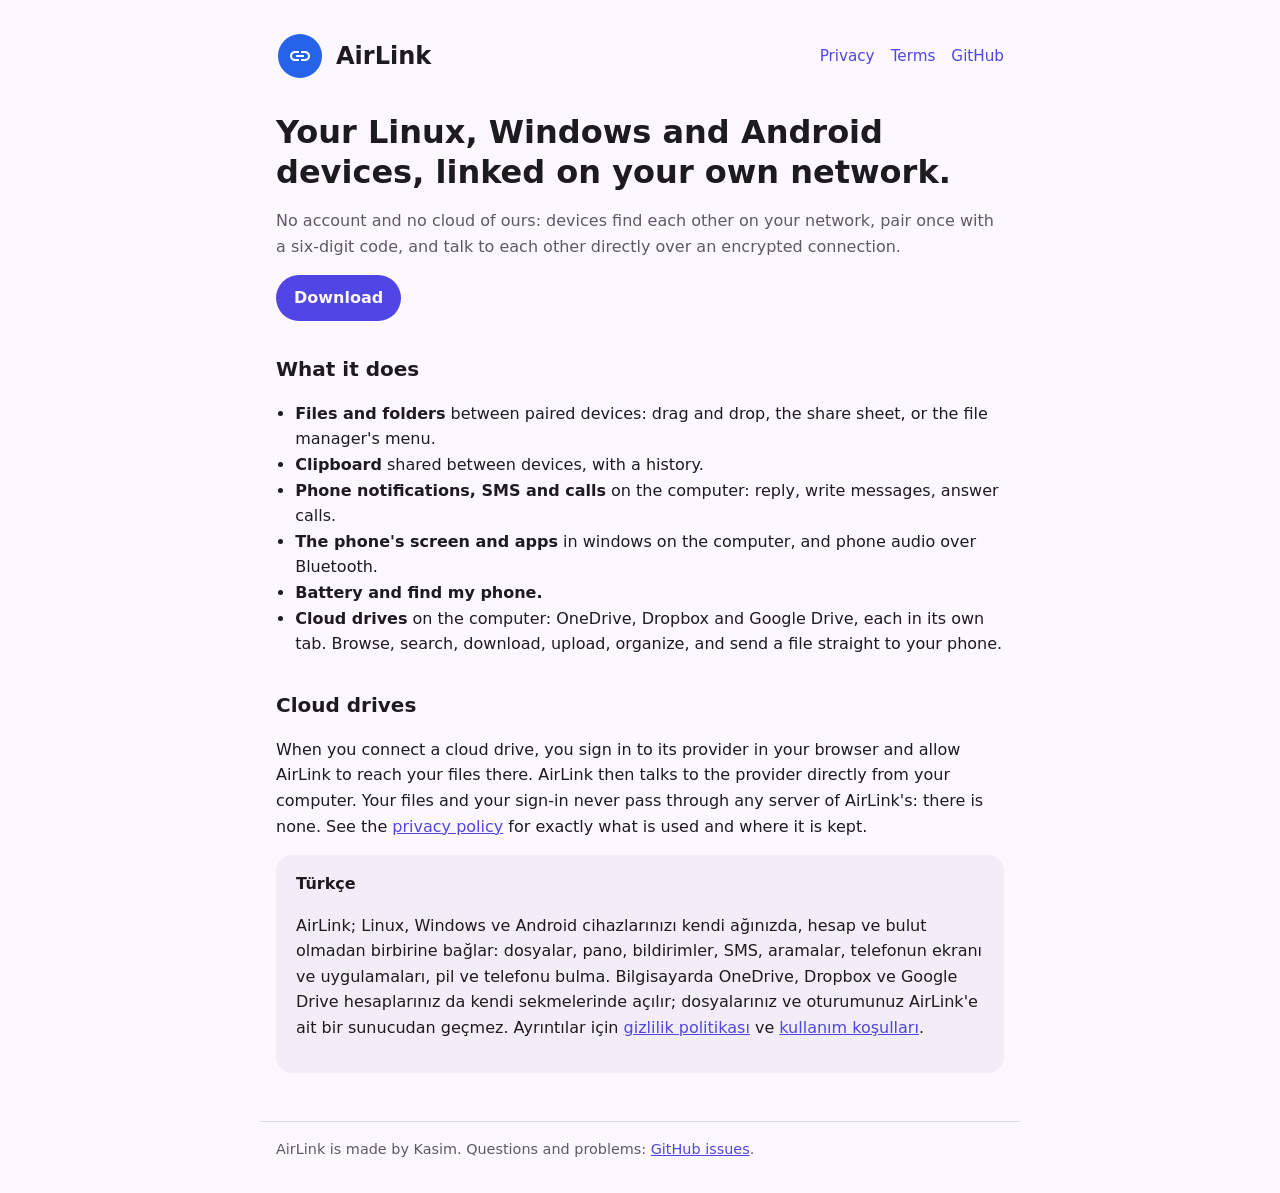
==== site/index.html @ c018aba0 "Website with the privacy policy and terms of service site/ is published to kasimtmc.github.io/AirLin" ====
<!doctype html>
<html lang="en">
<head>
<meta charset="utf-8">
<meta name="viewport" content="width=device-width, initial-scale=1">
<title>AirLink</title>
<meta name="description" content="AirLink links your Linux, Windows and Android devices on your own network: files, clipboard, notifications, SMS, calls, the phone's screen, and your cloud drives.">
<link rel="icon" href="airlink.svg">
<link rel="stylesheet" href="style.css">
</head>
<body>
<header>
  <img src="airlink.svg" alt="">
  <a href="./">AirLink</a>
  <nav><a href="privacy.html">Privacy</a><a href="terms.html">Terms</a><a href="https://github.com/kasimtmc/AirLink">GitHub</a></nav>
</header>
<main>
  <h1>Your Linux, Windows and Android devices, linked on your own network.</h1>
  <p class="muted">No account and no cloud of ours: devices find each other on your network, pair once with a six-digit code, and talk to each other directly over an encrypted connection.</p>
  <p><a class="button" href="https://github.com/kasimtmc/AirLink/releases/latest">Download</a></p>

  <h2>What it does</h2>
  <ul>
    <li><strong>Files and folders</strong> between paired devices: drag and drop, the share sheet, or the file manager's menu.</li>
    <li><strong>Clipboard</strong> shared between devices, with a history.</li>
    <li><strong>Phone notifications, SMS and calls</strong> on the computer: reply, write messages, answer calls.</li>
    <li><strong>The phone's screen and apps</strong> in windows on the computer, and phone audio over Bluetooth.</li>
    <li><strong>Battery and find my phone.</strong></li>
    <li><strong>Cloud drives</strong> on the computer: OneDrive, Dropbox and Google Drive, each in its own tab. Browse, search, download, upload, organize, and send a file straight to your phone.</li>
  </ul>

  <h2>Cloud drives</h2>
  <p>When you connect a cloud drive, you sign in to its provider in your browser and allow AirLink to reach your files there. AirLink then talks to the provider directly from your computer. Your files and your sign-in never pass through any server of AirLink's: there is none. See the <a href="privacy.html">privacy policy</a> for exactly what is used and where it is kept.</p>

  <div class="card">
    <strong>Türkçe</strong>
    <p>AirLink; Linux, Windows ve Android cihazlarınızı kendi ağınızda, hesap ve bulut olmadan birbirine bağlar: dosyalar, pano, bildirimler, SMS, aramalar, telefonun ekranı ve uygulamaları, pil ve telefonu bulma. Bilgisayarda OneDrive, Dropbox ve Google Drive hesaplarınız da kendi sekmelerinde açılır; dosyalarınız ve oturumunuz AirLink'e ait bir sunucudan geçmez. Ayrıntılar için <a href="privacy.html#tr">gizlilik politikası</a> ve <a href="terms.html#tr">kullanım koşulları</a>.</p>
  </div>
</main>
<footer>AirLink is made by Kasim. Questions and problems: <a href="https://github.com/kasimtmc/AirLink/issues">GitHub issues</a>.</footer>
</body>
</html>
---- site/style.css ----
:root {
  --bg: #fdf8ff; --fg: #1c1b20; --muted: #5d5a66; --accent: #4f46e5; --card: #f2edf7; --line: #ddd7e3;
  color-scheme: light dark;
}
@media (prefers-color-scheme: dark) {
  :root { --bg: #141218; --fg: #e8e1ec; --muted: #aca6b4; --accent: #a5b4fc; --card: #211f26; --line: #36333d; }
}
* { box-sizing: border-box; }
body { margin: 0; background: var(--bg); color: var(--fg); font: 16px/1.6 system-ui, -apple-system, "Segoe UI", sans-serif; }
main, header, footer { max-width: 760px; margin: 0 auto; padding: 0 16px; }
header { display: flex; align-items: center; gap: 12px; padding-top: 32px; }
header img { width: 48px; height: 48px; }
header a { color: inherit; text-decoration: none; font-size: 1.5rem; font-weight: 600; }
nav { margin-left: auto; display: flex; gap: 16px; flex-wrap: wrap; }
nav a { font-size: 0.95rem; font-weight: 400; color: var(--accent); }
h1 { font-size: 2rem; line-height: 1.25; margin: 32px 0 8px; }
h2 { font-size: 1.25rem; margin: 32px 0 8px; }
p, li { color: var(--fg); }
.muted { color: var(--muted); }
a { color: var(--accent); }
.card { background: var(--card); border-radius: 16px; padding: 16px 20px; margin: 16px 0; }
.button { display: inline-block; background: var(--accent); color: var(--bg); padding: 10px 18px; border-radius: 999px; text-decoration: none; font-weight: 600; }
ul { padding-left: 1.2rem; }
footer { border-top: 1px solid var(--line); margin-top: 48px; padding-top: 16px; padding-bottom: 32px; font-size: 0.9rem; color: var(--muted); }
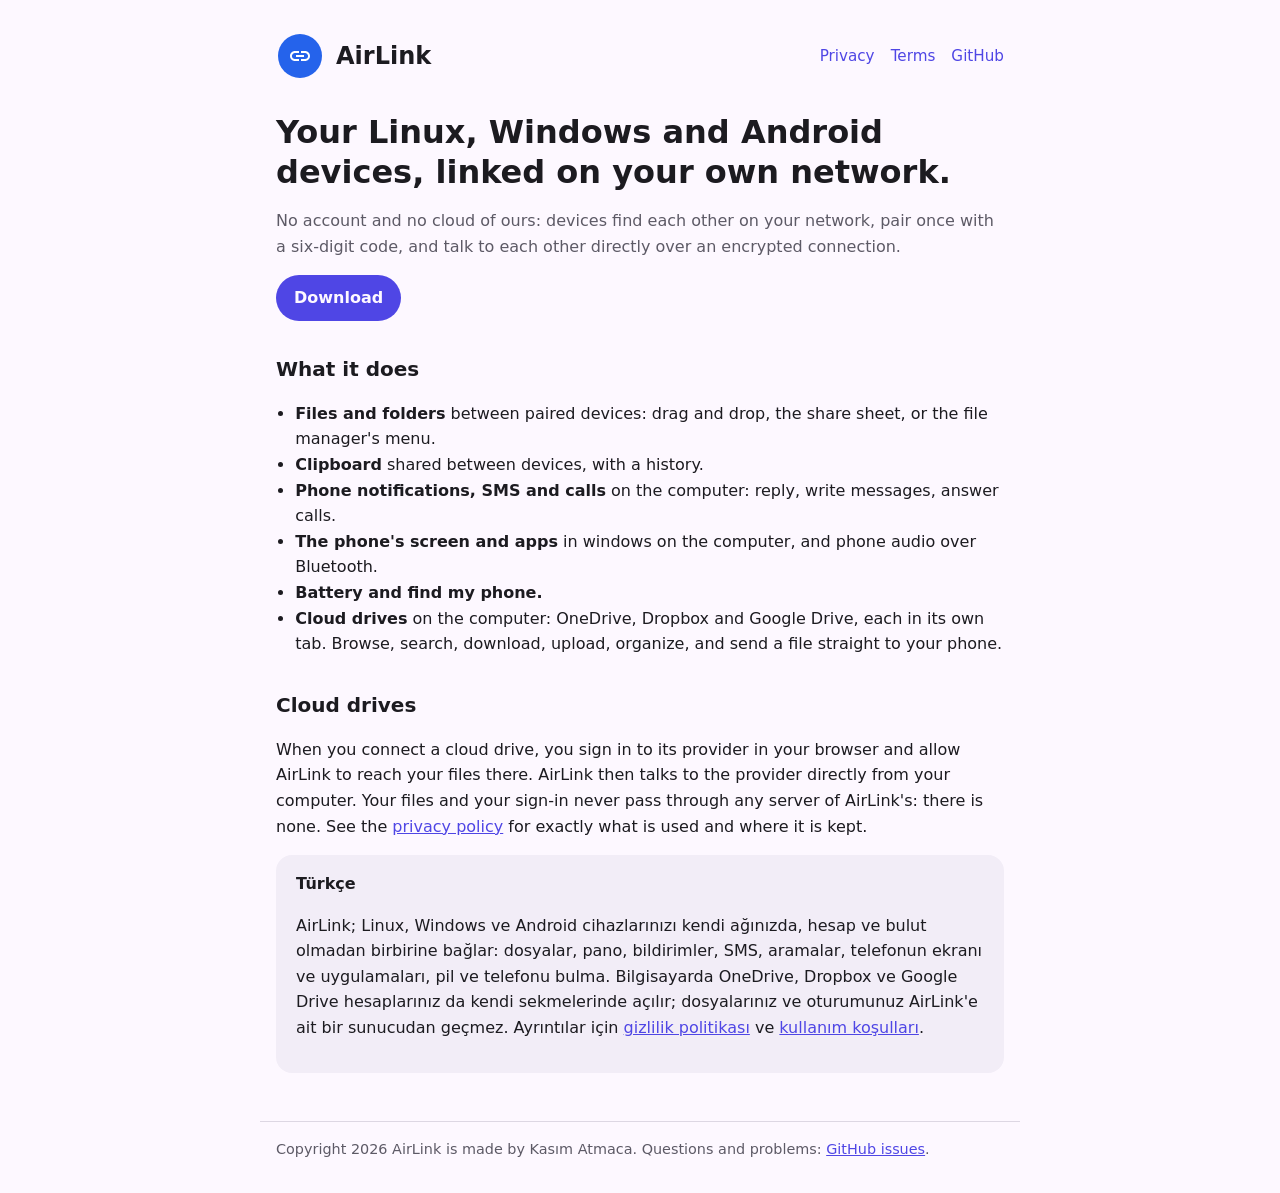
==== commit c4950d02: "Website: developer named in the footers only" ====
--- a/site/index.html
+++ b/site/index.html
@@ -37,6 +37,6 @@
     <p>AirLink; Linux, Windows ve Android cihazlarınızı kendi ağınızda, hesap ve bulut olmadan birbirine bağlar: dosyalar, pano, bildirimler, SMS, aramalar, telefonun ekranı ve uygulamaları, pil ve telefonu bulma. Bilgisayarda OneDrive, Dropbox ve Google Drive hesaplarınız da kendi sekmelerinde açılır; dosyalarınız ve oturumunuz AirLink'e ait bir sunucudan geçmez. Ayrıntılar için <a href="privacy.html#tr">gizlilik politikası</a> ve <a href="terms.html#tr">kullanım koşulları</a>.</p>
   </div>
 </main>
-<footer>AirLink is made by Kasim. Questions and problems: <a href="https://github.com/kasimtmc/AirLink/issues">GitHub issues</a>.</footer>
+<footer>Copyright 2026 AirLink is made by Kasım Atmaca. Questions and problems: <a href="https://github.com/kasimtmc/AirLink/issues">GitHub issues</a>.</footer>
 </body>
 </html>
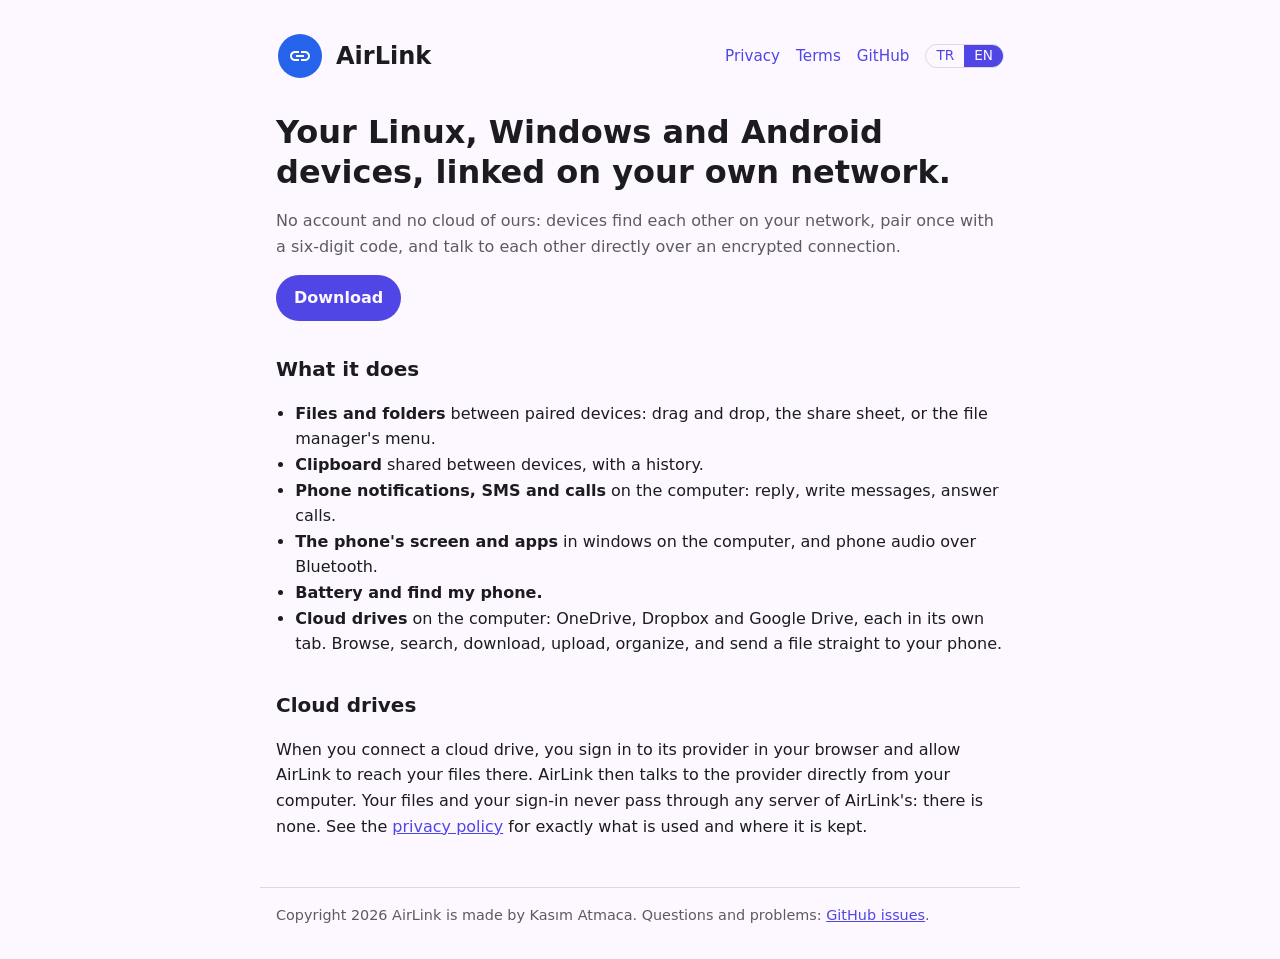
==== commit 0ed70205: "Website: a Turkish version of every page, with a TR/EN switch The English pages keep their addresses" ====
--- a/site/index.html
+++ b/site/index.html
@@ -7,12 +7,13 @@
 <meta name="description" content="AirLink links your Linux, Windows and Android devices on your own network: files, clipboard, notifications, SMS, calls, the phone's screen, and your cloud drives.">
 <link rel="icon" href="airlink.svg">
 <link rel="stylesheet" href="style.css">
+<link rel="alternate" hreflang="tr" href="https://kasimtmc.github.io/AirLink/tr/">
 </head>
 <body>
 <header>
   <img src="airlink.svg" alt="">
   <a href="./">AirLink</a>
-  <nav><a href="privacy.html">Privacy</a><a href="terms.html">Terms</a><a href="https://github.com/kasimtmc/AirLink">GitHub</a></nav>
+  <nav><a href="privacy.html">Privacy</a><a href="terms.html">Terms</a><a href="https://github.com/kasimtmc/AirLink">GitHub</a><span class="lang"><a href="tr/" hreflang="tr" lang="tr">TR</a><span aria-current="true">EN</span></span></nav>
 </header>
 <main>
   <h1>Your Linux, Windows and Android devices, linked on your own network.</h1>
@@ -32,10 +33,6 @@
   <h2>Cloud drives</h2>
   <p>When you connect a cloud drive, you sign in to its provider in your browser and allow AirLink to reach your files there. AirLink then talks to the provider directly from your computer. Your files and your sign-in never pass through any server of AirLink's: there is none. See the <a href="privacy.html">privacy policy</a> for exactly what is used and where it is kept.</p>
 
-  <div class="card">
-    <strong>Türkçe</strong>
-    <p>AirLink; Linux, Windows ve Android cihazlarınızı kendi ağınızda, hesap ve bulut olmadan birbirine bağlar: dosyalar, pano, bildirimler, SMS, aramalar, telefonun ekranı ve uygulamaları, pil ve telefonu bulma. Bilgisayarda OneDrive, Dropbox ve Google Drive hesaplarınız da kendi sekmelerinde açılır; dosyalarınız ve oturumunuz AirLink'e ait bir sunucudan geçmez. Ayrıntılar için <a href="privacy.html#tr">gizlilik politikası</a> ve <a href="terms.html#tr">kullanım koşulları</a>.</p>
-  </div>
 </main>
 <footer>Copyright 2026 AirLink is made by Kasım Atmaca. Questions and problems: <a href="https://github.com/kasimtmc/AirLink/issues">GitHub issues</a>.</footer>
 </body>
--- a/site/style.css
+++ b/site/style.css
@@ -22,3 +22,6 @@
 .button { display: inline-block; background: var(--accent); color: var(--bg); padding: 10px 18px; border-radius: 999px; text-decoration: none; font-weight: 600; }
 ul { padding-left: 1.2rem; }
 footer { border-top: 1px solid var(--line); margin-top: 48px; padding-top: 16px; padding-bottom: 32px; font-size: 0.9rem; color: var(--muted); }
+.lang { display: inline-flex; border: 1px solid var(--line); border-radius: 999px; overflow: hidden; }
+.lang a, .lang span { padding: 0 10px; font-size: 0.85rem; text-decoration: none; }
+.lang [aria-current] { background: var(--accent); color: var(--bg); }
